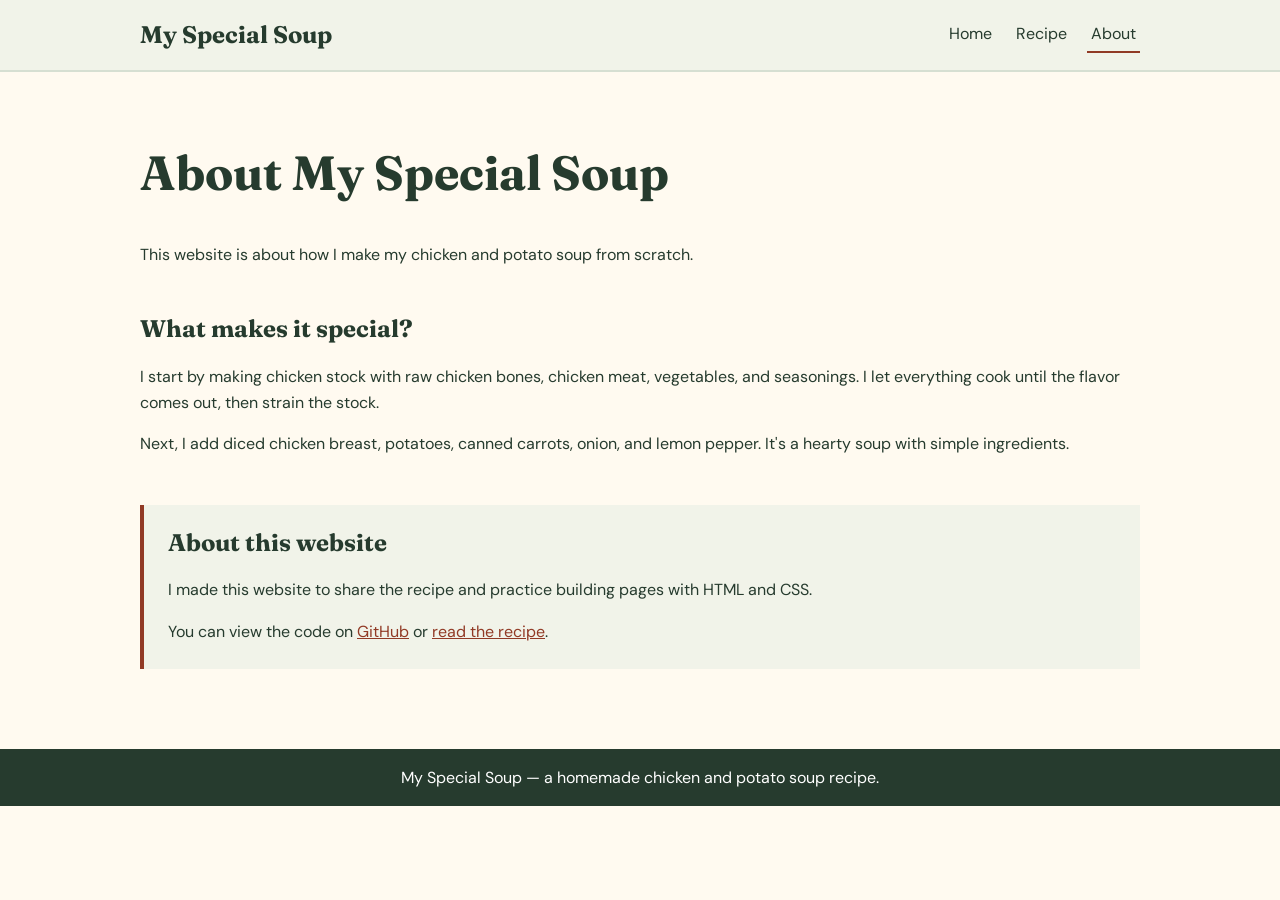
==== about.html @ 6d3682f9 "updated" ====
<!DOCTYPE html>
<html lang="en">
<head>
  <meta charset="UTF-8">
  <meta name="viewport" content="width=device-width, initial-scale=1">
  <title>About | My Special Soup</title>
  <link rel="preconnect" href="https://fonts.googleapis.com">
  <link rel="preconnect" href="https://fonts.gstatic.com" crossorigin>
  <link href="https://fonts.googleapis.com/css2?family=DM+Sans:wght@400;600;700&family=Fraunces:wght@500;700&display=swap" rel="stylesheet">
  <link rel="stylesheet" href="styles.css">
</head>
<body>
<a class="skip-link" href="#main-content">Skip to main content</a>
<header>
  <div class="container header-row">
    <a class="site-name" href="index.html">My Special Soup</a>
    <nav aria-label="Main navigation">
      <a href="index.html">Home</a>
      <a href="recipe.html">Recipe</a>
      <a href="about.html" aria-current="page">About</a>
    </nav>
  </div>
</header>
<main id="main-content" class="container">
  <section class="page-intro">
    <h1>About My Special Soup</h1>
    <p>This website is about how I make my chicken and potato soup from scratch.</p>
  </section>

  <section>
    <h2>What makes it special?</h2>
    <p>I start by making chicken stock with raw chicken bones, chicken meat, vegetables, and seasonings. I let everything cook until the flavor comes out, then strain the stock.</p>
    <p>Next, I add diced chicken breast, potatoes, canned carrots, onion, and lemon pepper. It's a hearty soup with simple ingredients.</p>
  </section>

  <section class="note">
    <h2>About this website</h2>
    <p>I made this website to share the recipe and practice building pages with HTML and CSS.</p>
    <p>You can view the code on <a href="https://github.com/TheChristianBoss/campusproject">GitHub</a> or <a href="recipe.html">read the recipe</a>.</p>
  </section>
</main>
<footer>
  <div class="container">
    <p>My Special Soup — a homemade chicken and potato soup recipe.</p>
  </div>
</footer>
</body>
</html>
---- styles.css ----
/* Simple styles for My Special Soup */
/* Colors: dark green, cream, and warm orange */
/* Fonts: Fraunces for headings and DM Sans for text */

* {
  box-sizing: border-box;
}

body {
  margin: 0;
  background: #fffaf0;
  color: #263b2e;
  font-family: "DM Sans", Arial, sans-serif;
  line-height: 1.6;
}

h1, h2, h3 {
  font-family: "Fraunces", Georgia, serif;
  line-height: 1.2;
}

h1 {
  font-size: 3rem;
}

h2 {
  margin-top: 0;
}

p, li {
  font-size: 1rem;
}

a {
  color: #913a25;
}

a:focus-visible {
  outline: 3px solid #913a25;
  outline-offset: 4px;
}

.container {
  width: 90%;
  max-width: 1000px;
  margin: 0 auto;
}

header {
  padding: 16px 0;
  border-bottom: 2px solid #d6dfd2;
  background: #f1f3e9;
}

.header-row {
  display: flex;
  align-items: center;
  justify-content: space-between;
  gap: 16px;
}

.site-name {
  color: #263b2e;
  font-family: "Fraunces", Georgia, serif;
  font-size: 1.5rem;
  font-weight: bold;
  text-decoration: none;
}

nav {
  display: flex;
  flex-wrap: wrap;
  gap: 16px;
}

nav a {
  padding: 4px;
  color: #263b2e;
  text-decoration: none;
}

nav a:hover, nav a[aria-current="page"] {
  border-bottom: 2px solid #913a25;
}

main {
  padding: 32px 0;
}

section {
  margin-bottom: 48px;
}

.intro {
  display: flex;
  align-items: center;
  gap: 32px;
}

.intro > div, .intro > img {
  width: 50%;
}

.intro img {
  height: auto;
}

.small-title {
  color: #913a25;
  font-weight: bold;
  text-transform: uppercase;
}

.button {
  display: inline-block;
  margin-top: 8px;
  padding: 12px 24px;
  border: 2px solid #263b2e;
  border-radius: 8px;
  background: #263b2e;
  color: white;
  font-weight: bold;
  text-decoration: none;
}

.button:hover {
  background: #913a25;
  border-color: #913a25;
  color: white;
}

.columns {
  display: flex;
  gap: 24px;
}

.box {
  flex: 1;
  min-width: 0;
  margin-top: 8px;
  padding: 24px;
  border: 2px solid #d6dfd2;
  border-radius: 8px;
  background: white;
}

.box h3 {
  margin-top: 0;
}

.box ul {
  padding-left: 24px;
}

.page-intro {
  max-width: 700px;
}

#ingredients {
  padding-top: 24px;
  border-top: 3px solid #913a25;
}

.note {
  padding: 24px;
  border-left: 4px solid #913a25;
  background: #f1f3e9;
}

.note p:last-child {
  margin-bottom: 0;
}

footer {
  padding: 16px 0;
  background: #263b2e;
  color: white;
  text-align: center;
}

footer p {
  margin: 0;
}

.skip-link {
  position: absolute;
  top: -100px;
  left: 8px;
  padding: 8px;
  background: white;
  color: #263b2e;
}

.skip-link:focus {
  top: 8px;
}

/* Tablet: stack the two-column sections */
@media (max-width: 800px) {
  .intro, .columns {
    flex-direction: column;
  }

  .intro > div, .intro > img {
    width: 100%;
  }

  .intro img {
    max-width: 400px;
    margin: 0 auto;
  }
}

/* Small phones: smaller headings and vertical navigation */
@media (max-width: 480px) {
  h1 {
    font-size: 2.2rem;
  }

  .header-row {
    flex-direction: column;
    align-items: flex-start;
  }

  .box, .note {
    padding: 16px;
  }
}
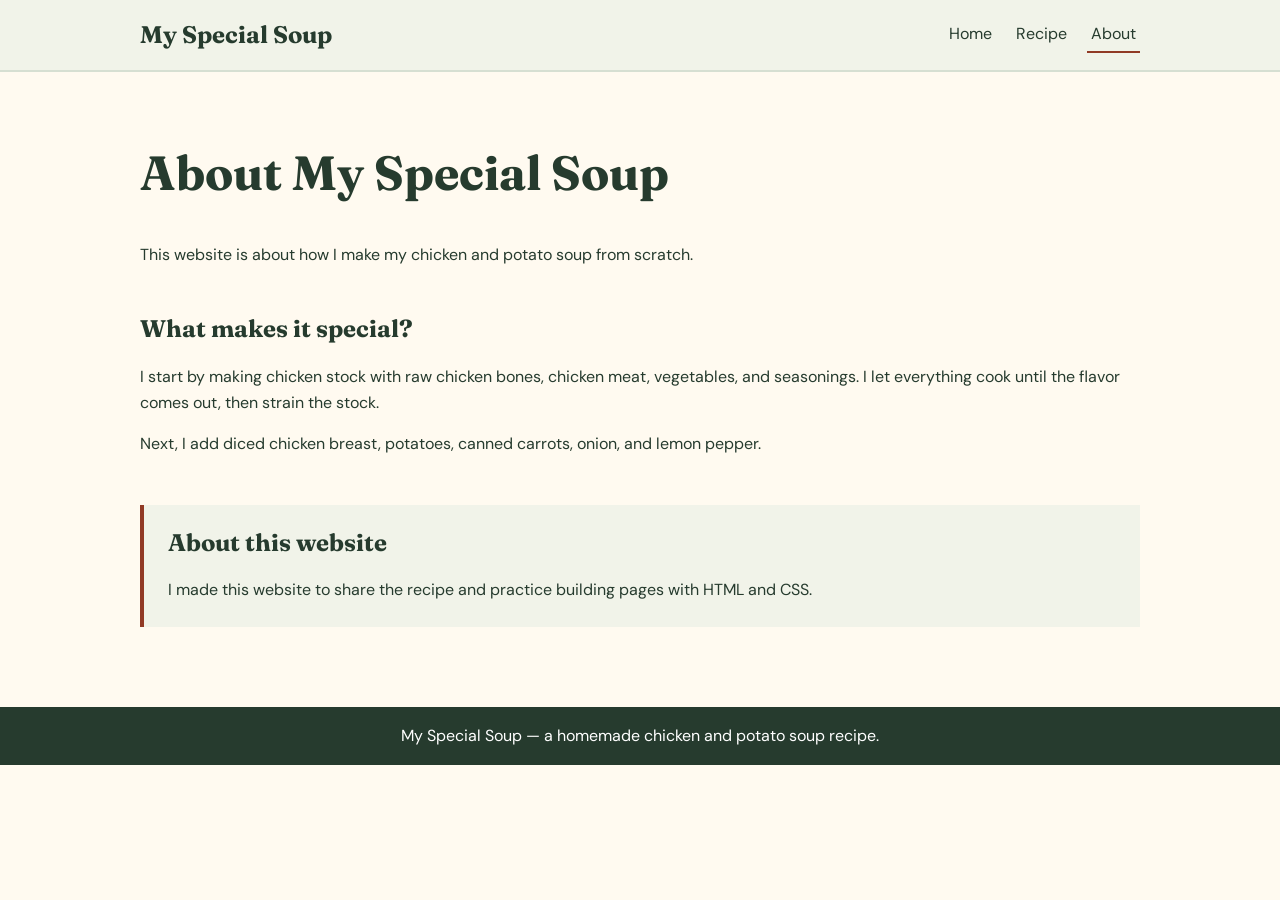
==== commit 9dcbba81: "Update about.html" ====
--- a/about.html
+++ b/about.html
@@ -30,13 +30,13 @@
   <section>
     <h2>What makes it special?</h2>
     <p>I start by making chicken stock with raw chicken bones, chicken meat, vegetables, and seasonings. I let everything cook until the flavor comes out, then strain the stock.</p>
-    <p>Next, I add diced chicken breast, potatoes, canned carrots, onion, and lemon pepper. It's a hearty soup with simple ingredients.</p>
+    <p>Next, I add diced chicken breast, potatoes, canned carrots, onion, and lemon pepper.</p>
   </section>
 
   <section class="note">
     <h2>About this website</h2>
     <p>I made this website to share the recipe and practice building pages with HTML and CSS.</p>
-    <p>You can view the code on <a href="https://github.com/TheChristianBoss/campusproject">GitHub</a> or <a href="recipe.html">read the recipe</a>.</p>
+  
   </section>
 </main>
 <footer>
@@ -45,4 +45,4 @@
   </div>
 </footer>
 </body>
-</html>+</html>
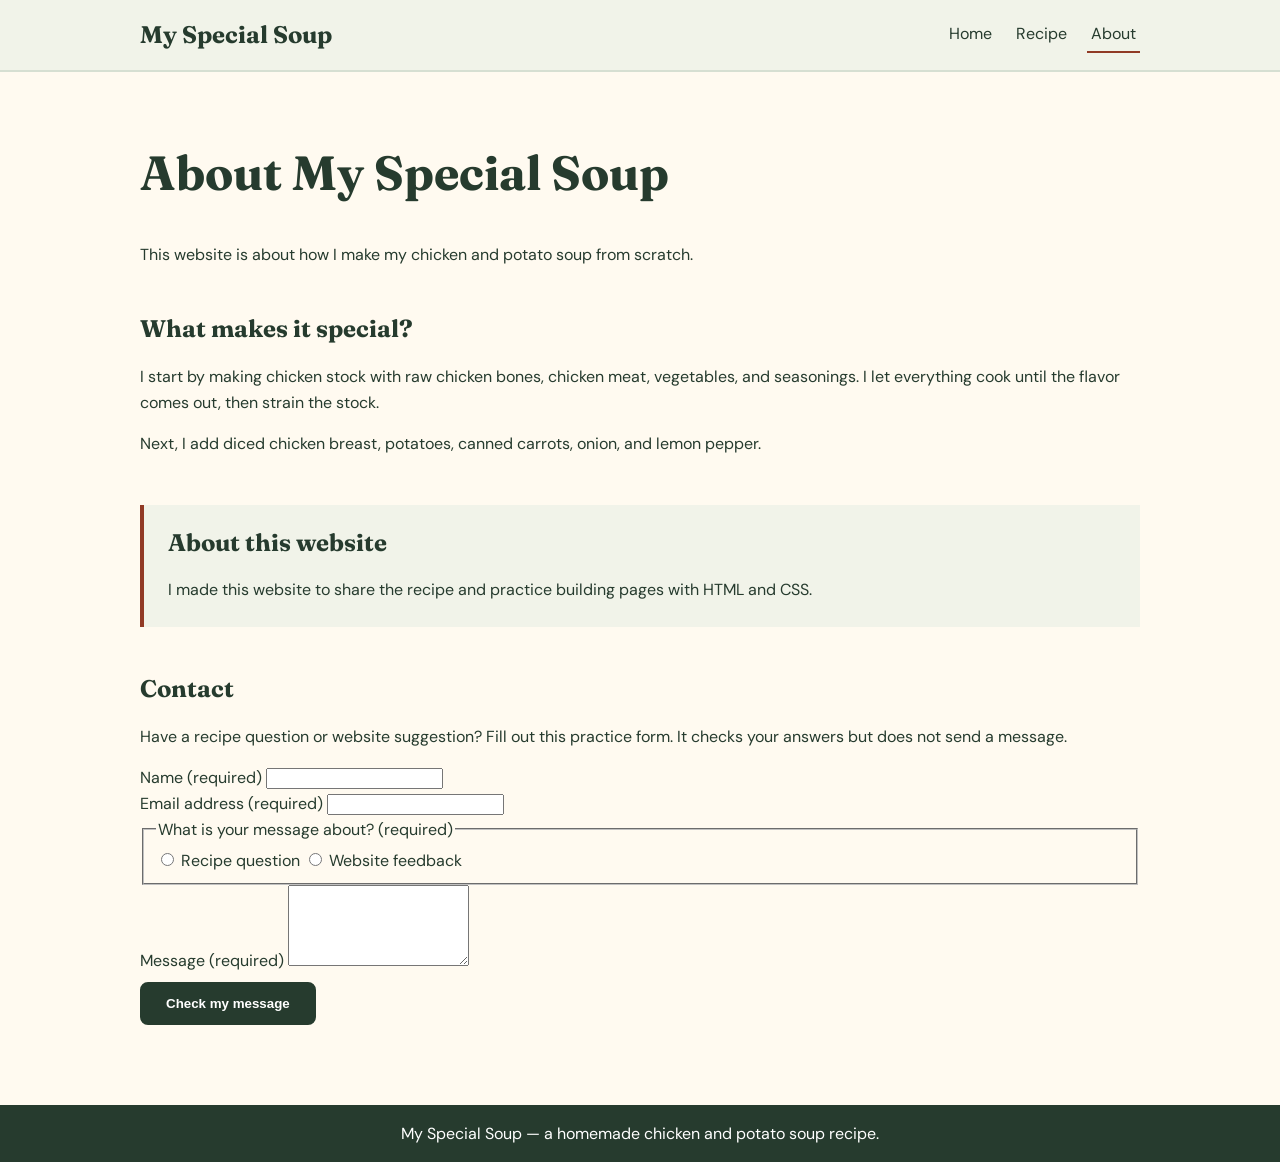
==== commit 7c2571e6: "Accessibility: update about.html for shared navigation, accessible form, and consistent styles" ====
--- a/about.html
+++ b/about.html
@@ -8,12 +8,13 @@
   <link rel="preconnect" href="https://fonts.gstatic.com" crossorigin>
   <link href="https://fonts.googleapis.com/css2?family=DM+Sans:wght@400;600;700&family=Fraunces:wght@500;700&display=swap" rel="stylesheet">
   <link rel="stylesheet" href="styles.css">
+  <script src="contact.js" defer></script>
 </head>
 <body>
 <a class="skip-link" href="#main-content">Skip to main content</a>
 <header>
   <div class="container header-row">
-    <a class="site-name" href="index.html">My Special Soup</a>
+    <span class="site-name">My Special Soup</span>
     <nav aria-label="Main navigation">
       <a href="index.html">Home</a>
       <a href="recipe.html">Recipe</a>
@@ -38,6 +39,42 @@
     <p>I made this website to share the recipe and practice building pages with HTML and CSS.</p>
   
   </section>
+
+  <section class="contact-section" aria-labelledby="contact-heading">
+    <h2 id="contact-heading">Contact</h2>
+    <p>Have a recipe question or website suggestion? Fill out this practice form. It checks your answers but does not send a message.</p>
+    <form id="contact-form" novalidate>
+      <div id="form-feedback" class="form-feedback" role="alert" hidden></div>
+
+      <div class="form-field">
+        <label for="contact-name">Name (required)</label>
+        <input id="contact-name" name="name" type="text" autocomplete="name" required aria-describedby="name-error">
+        <p id="name-error" class="field-error" hidden></p>
+      </div>
+
+      <div class="form-field">
+        <label for="contact-email">Email address (required)</label>
+        <input id="contact-email" name="email" type="email" autocomplete="email" required aria-describedby="email-error">
+        <p id="email-error" class="field-error" hidden></p>
+      </div>
+
+      <fieldset class="form-fieldset" aria-describedby="topic-error">
+        <legend>What is your message about? (required)</legend>
+        <label class="radio-option" for="topic-recipe"><input id="topic-recipe" type="radio" name="topic" value="recipe" required> Recipe question</label>
+        <label class="radio-option" for="topic-website"><input id="topic-website" type="radio" name="topic" value="website"> Website feedback</label>
+        <p id="topic-error" class="field-error" hidden></p>
+      </fieldset>
+
+      <div class="form-field">
+        <label for="contact-message">Message (required)</label>
+        <textarea id="contact-message" name="message" rows="5" required aria-describedby="message-error"></textarea>
+        <p id="message-error" class="field-error" hidden></p>
+      </div>
+
+      <button class="button" type="submit">Check my message</button>
+      <p id="form-success" class="form-success" role="status" tabindex="-1" hidden></p>
+    </form>
+  </section>
 </main>
 <footer>
   <div class="container">
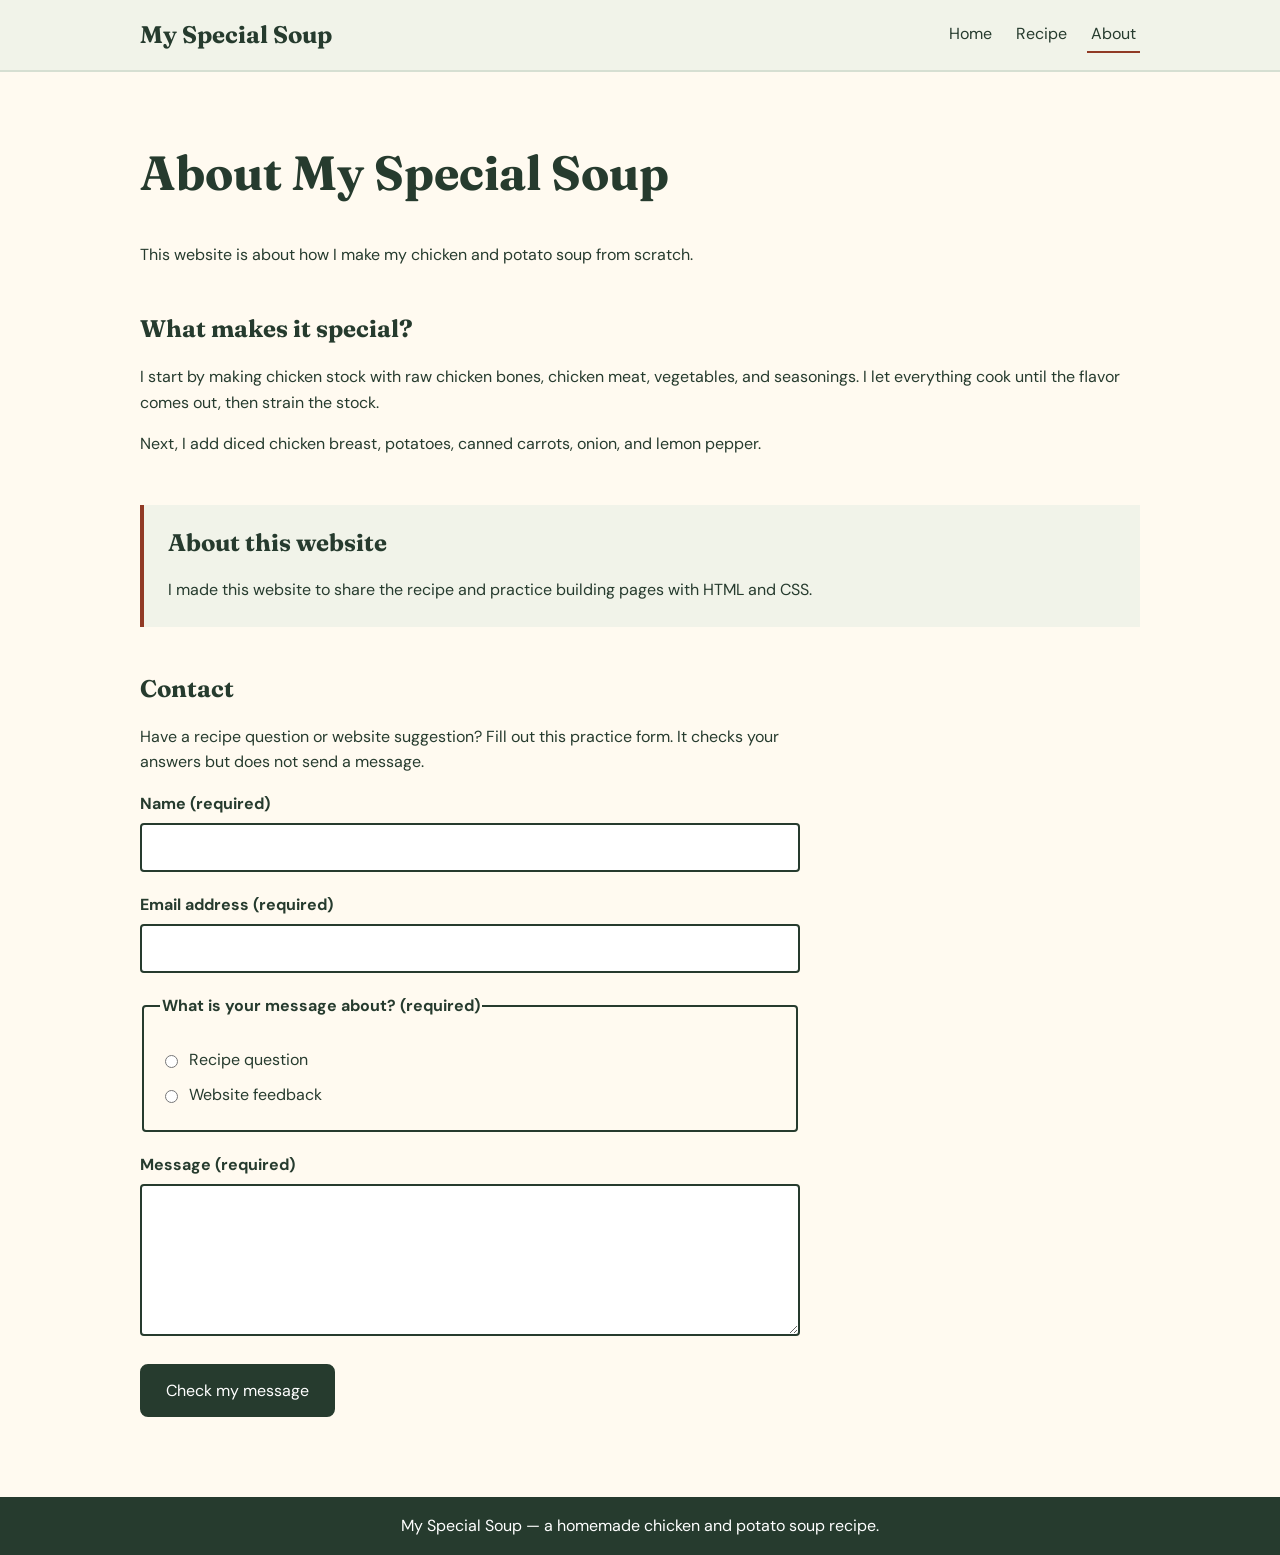
==== commit cb52d618: "update" ====
--- a/about.html
+++ b/about.html
@@ -8,7 +8,7 @@
   <link rel="preconnect" href="https://fonts.gstatic.com" crossorigin>
   <link href="https://fonts.googleapis.com/css2?family=DM+Sans:wght@400;600;700&family=Fraunces:wght@500;700&display=swap" rel="stylesheet">
   <link rel="stylesheet" href="styles.css">
-  <script src="contact.js" defer></script>
+  <script src="contact.js?v=20261115" defer></script>
 </head>
 <body>
 <a class="skip-link" href="#main-content">Skip to main content</a>
--- a/styles.css
+++ b/styles.css
@@ -35,7 +35,7 @@
   color: #913a25;
 }
 
-a:focus-visible {
+a:focus-visible, button:focus-visible, input:focus-visible, textarea:focus-visible {
   outline: 3px solid #913a25;
   outline-offset: 4px;
 }
@@ -226,3 +226,77 @@
     padding: 16px;
   }
 }
+
+/* Contact form: same colors and spacing as the other pages */
+.contact-section {
+  max-width: 660px;
+}
+
+.form-field, .form-fieldset {
+  margin-bottom: 20px;
+}
+
+.form-field label, .form-fieldset legend {
+  display: block;
+  margin-bottom: 6px;
+  font-weight: 700;
+}
+
+.form-field input, .form-field textarea {
+  display: block;
+  width: 100%;
+  padding: 10px 12px;
+  border: 2px solid #263b2e;
+  border-radius: 4px;
+  background: #ffffff;
+  color: #263b2e;
+  font: inherit;
+}
+
+.form-fieldset {
+  border: 2px solid #263b2e;
+  border-radius: 4px;
+  padding: 12px 16px;
+}
+
+.radio-option {
+  display: flex;
+  align-items: center;
+  gap: 8px;
+  margin: 10px 0;
+  font-weight: normal;
+}
+
+.radio-option input {
+  accent-color: #913a25;
+}
+
+.button {
+  font: inherit;
+  cursor: pointer;
+}
+
+.field-error, .form-feedback {
+  margin: 6px 0 0;
+  color: #913a25;
+  font-weight: 700;
+}
+
+.form-feedback {
+  padding: 12px;
+  border: 2px solid #913a25;
+  margin-bottom: 18px;
+}
+
+.form-success {
+  color: #263b2e;
+  font-weight: 700;
+}
+
+[aria-invalid="true"] {
+  border-color: #913a25 !important;
+}
+
+[hidden] {
+  display: none !important;
+}
